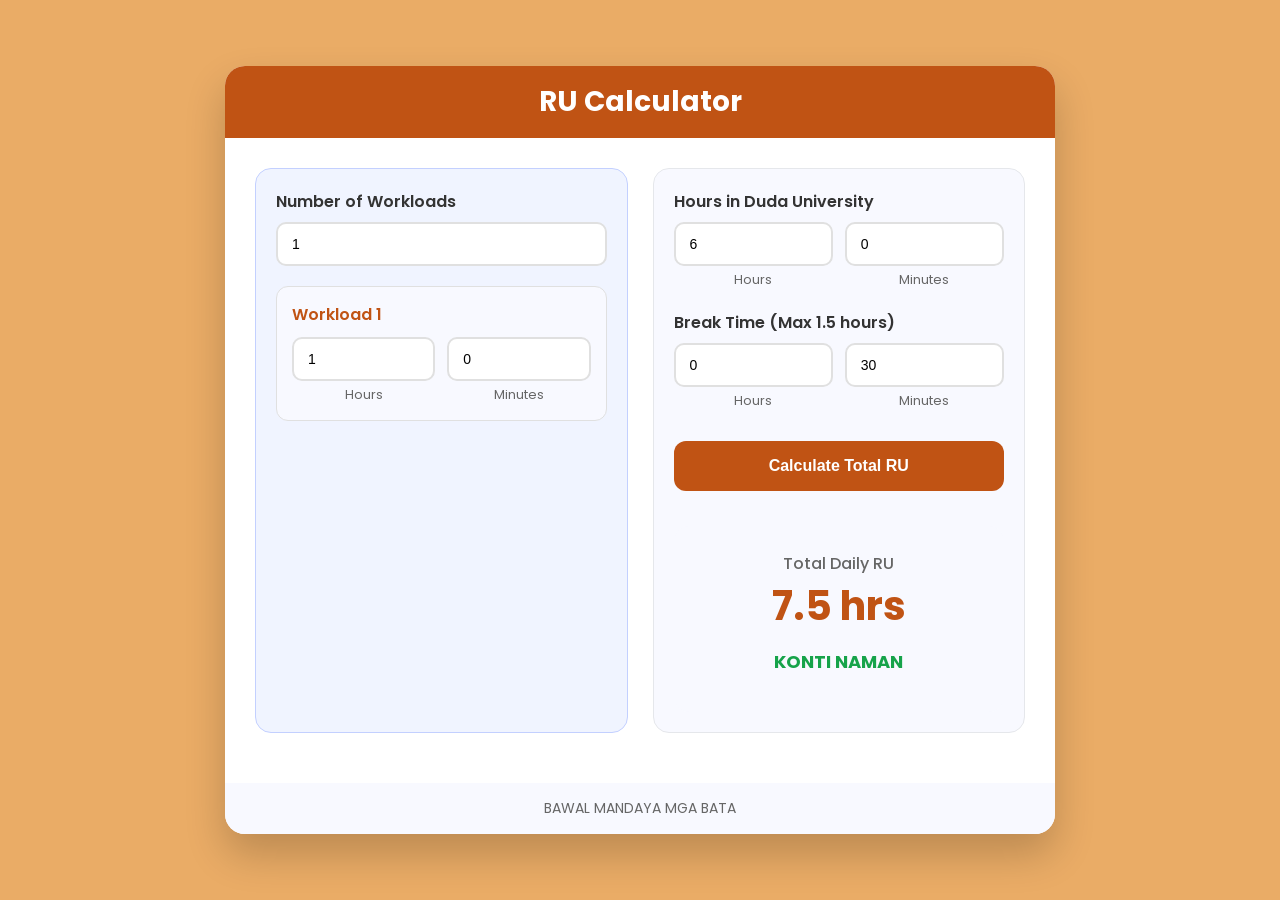
==== index.html @ 2d70f7f0 "Add files via upload" ====
<!DOCTYPE html>
<html lang="en">
<head>
    <meta charset="UTF-8">
    <meta name="viewport" content="width=device-width, initial-scale=1.0">
    <title>RU Calculator</title>
    <link rel="stylesheet" type="text/css" href="./style.css"></link>
</head>
<body>
    <div class="container">
        <div class="header">
            <h1>RU Calculator</h1>
        </div>
        
        <div class="form">
            <div class="sections">
                <div class="section-1">
                    <div class="input-group">
                        <label for="numWorkloads">Number of Workloads</label>
                        <input type="number" id="numWorkloads" min="1" max="10" value="1" onchange="generateWorkloadInputs()">
                    </div>

                    <div id="workloadsContainer"></div>
                </div>

                <div class="section-2">
                    <div class="input-group">
                        <label>Hours in Duda University</label>
                        <div class="time-inputs">
                            <div class="time-field">
                                <input type="number" id="uniHours" value="6" min="0">
                                <div class="small-label">Hours</div>
                            </div>
                            <div class="time-field">
                                <input type="number" id="uniMinutes" value="0" min="0" max="59">
                                <div class="small-label">Minutes</div>
                            </div>
                        </div>
                    </div>

                    <div class="input-group">
                        <label>Break Time (Max 1.5 hours)</label>
                        <div class="time-inputs">
                            <div class="time-field">
                                <input type="number" id="breakHours" value="0" min="0" max="1">
                                <div class="small-label">Hours</div>
                            </div>
                            <div class="time-field">
                                <input type="number" id="breakMinutes" value="30" min="0" max="59">
                                <div class="small-label">Minutes</div>
                            </div>
                        </div>
                    </div>
                    <button onclick="calculateRU()">Calculate Total RU</button>

                    <div id="result" class="result">
                        <p style="color: #666; font-weight: 500;">Total Daily RU</p>
                        <div id="totalHours" class="total-hours">0 hrs</div>
                        <div id="status" style="font-size: 18px; margin: 12px 0;"></div>
                        
                        <div id="warning" class="warning">
                            ! Lampas RU mo! !
                        </div>
                    </div>
                </div>
            </div>

            
        </div>
        
        <div class="footer">
            BAWAL MANDAYA MGA BATA
        </div>
    </div>

    <script>
        function generateWorkloadInputs() {
            const num = parseInt(document.getElementById('numWorkloads').value) || 1;
            const container = document.getElementById('workloadsContainer');
            container.innerHTML = '';

            for (let i = 1; i <= num; i++) {
                const div = document.createElement('div');
                div.className = 'workload-section';
                div.innerHTML = `
                    <div class="workload-title">Workload ${i}</div>
                    <div class="time-inputs">
                        <div class="time-field">
                            <input type="number" id="w${i}h" value="1" min="0">
                            <div class="small-label">Hours</div>
                        </div>
                        <div class="time-field">
                            <input type="number" id="w${i}m" value="0" min="0" max="59">
                            <div class="small-label">Minutes</div>
                        </div>
                    </div>
                `;
                container.appendChild(div);
            }
        }

        function calculateRU() {
            const numWorkloads = parseInt(document.getElementById('numWorkloads').value) || 1;

            // University hours
            const uniH = parseInt(document.getElementById('uniHours').value) || 0;
            const uniM = parseInt(document.getElementById('uniMinutes').value) || 0;
            const uniTotal = uniH + (uniM / 60);

            // Break time
            let breakH = parseInt(document.getElementById('breakHours').value) || 0;
            let breakM = parseInt(document.getElementById('breakMinutes').value) || 0;
            let breakTotal = breakH + (breakM / 60);

            if (breakTotal > 1.5) {
                breakTotal = 1.5;
                document.getElementById('breakHours').value = 1;
                document.getElementById('breakMinutes').value = 30;
            }

            let workloadsTotal = 0;
            for (let i = 1; i <= numWorkloads; i++) {
                const h = parseInt(document.getElementById(`w${i}h`).value) || 0;
                const m = parseInt(document.getElementById(`w${i}m`).value) || 0;
                workloadsTotal += h + (m / 60);
            }

            const totalHours = uniTotal + workloadsTotal + breakTotal;

            document.getElementById('result').style.display = 'block';
            document.getElementById('totalHours').textContent = totalHours.toFixed(1) + " hrs";

            const statusEl = document.getElementById('status');
            const warningEl = document.getElementById('warning');

            if (totalHours > 9) {
                statusEl.innerHTML = `<span style="color:#dc2626; font-weight:700;">SOBRA</span>`;
                warningEl.style.display = 'block';
            } else if (totalHours > 7.5) {
                statusEl.innerHTML = `<span style="color:#ea580c; font-weight:700;">YAN BERIGUD</span>`;
                warningEl.style.display = 'none';
            } else {
                statusEl.innerHTML = `<span style="color:#16a34a; font-weight:700;">KONTI NAMAN</span>`;
                warningEl.style.display = 'none';
            }
        }

        document.addEventListener('input', function(e) {
            if (e.target.tagName === 'INPUT') {
                calculateRU();
            }
        });

        window.onload = function() {
            generateWorkloadInputs();
            calculateRU();
        };
    </script>
</body>
</html>
---- style.css ----
@import url('https://fonts.googleapis.com/css2?family=Poppins:wght@400;500;600;700&display=swap');
        
        * { margin: 0; padding: 0; box-sizing: border-box; }
        
        body {
            font-family: 'Poppins', sans-serif;
            background:  #eaac66;
            min-height: 100vh;
            display: flex;
            align-items: center;
            justify-content: center;
            padding: 20px;
        }
        
        .container {
            background: white;
            border-radius: 20px;
            box-shadow: 0 20px 40px rgba(0, 0, 0, 0.2);
            width: 100%;
            max-width: 830px;
            overflow: hidden;
        }
        
        .header {
            background: #c05314;
            color: white;
            padding: 15px;
            text-align: center;
        }
        
        .header h1 { font-size: 28px; font-weight: 700; }
        
        .form {
            padding: 30px;
        }

        .sections {
            display: flex;
            gap: 25px;
            margin-bottom: 20px;
        }

        .section-1, .section-2 {
            flex: 1;
            padding: 20px;
            border-radius: 16px;
            background: #f8f9ff;
            border: 1px solid #e5e7eb;
        }

        /* Optional: Make section-1 slightly more prominent */
        .section-1 {
            background: #f0f4ff;
            border-color: #c3d0ff;
        }
        
        .input-group {
            margin-bottom: 20px;
        }
        
        label {
            display: block;
            margin-bottom: 8px;
            font-weight: 600;
            color: #333;
        }
        
        .time-inputs {
            display: flex;
            gap: 12px;
        }
        
        .time-field {
            flex: 1;
        }
        
        input {
            width: 100%;
            padding: 12px 14px;
            border: 2px solid #e0e0e0;
            border-radius: 10px;
            font-size: 14px;
        }
        
        input:focus {
            outline: none;
            border-color: #667eea;
        }
        
        .small-label {
            font-size: 13px;
            color: #666;
            margin-top: 4px;
            text-align: center;
        }
        
        .workload-section {
            background: #f8f9ff;
            padding: 15px;
            border-radius: 12px;
            margin-bottom: 10px;
            border: 1px solid #e0e0e0;
        }
        
        .workload-title {
            font-weight: 600;
            color: #c05314;
            margin-bottom: 10px;
        }
        
        button {
            width: 100%;
            background: #c05314;
            color: white;
            border: none;
            padding: 16px;
            font-size: 16px;
            font-weight: 600;
            border-radius: 12px;
            cursor: pointer;
            margin: 10px 0;
        }
        
        .result {
            margin-top: 25px;
            padding: 25px;
            background: #f8f9ff;
            border-radius: 15px;
            text-align: center;
            display: none;
        }
        
        .total-hours {
            font-size: 40px;
            font-weight: 700;
            color: #c05314;
        }
        
        .warning {
            background: #fee2e2;
            color: #dc2626;
            padding: 16px;
            border-radius: 12px;
            font-weight: 700;
            margin-top: 15px;
            font-size: 16px;
            display: none;
        }
        
        .footer {
            text-align: center;
            padding: 15px;
            font-size: 14px;
            color: #666;
            background: #f8f9ff;
        }
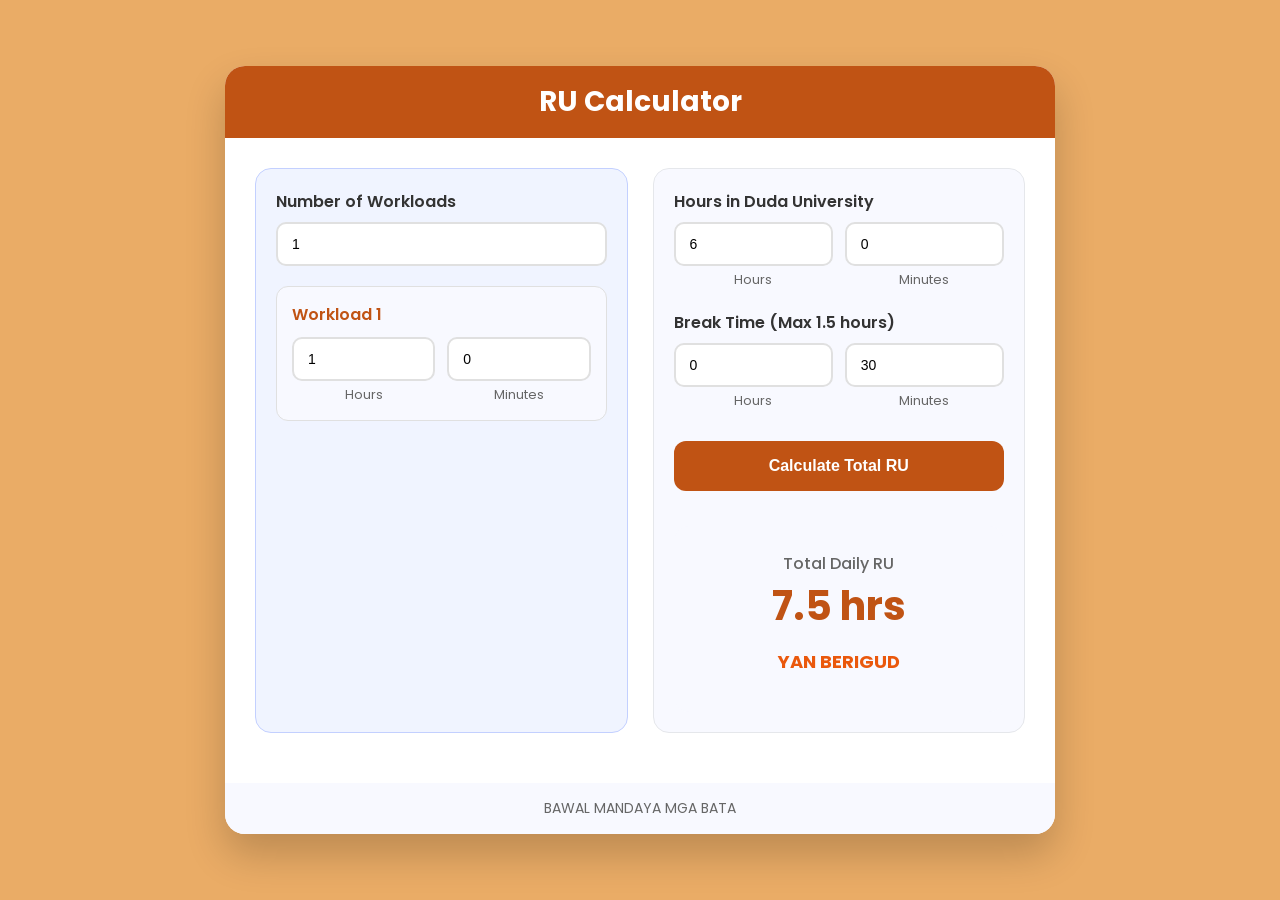
==== commit 78084159: "Update index.html" ====
--- a/index.html
+++ b/index.html
@@ -102,7 +102,6 @@
         function calculateRU() {
             const numWorkloads = parseInt(document.getElementById('numWorkloads').value) || 1;
 
-            // University hours
             const uniH = parseInt(document.getElementById('uniHours').value) || 0;
             const uniM = parseInt(document.getElementById('uniMinutes').value) || 0;
             const uniTotal = uniH + (uniM / 60);
@@ -136,7 +135,7 @@
             if (totalHours > 9) {
                 statusEl.innerHTML = `<span style="color:#dc2626; font-weight:700;">SOBRA</span>`;
                 warningEl.style.display = 'block';
-            } else if (totalHours > 7.5) {
+            } else if (totalHours >= 7.5) {
                 statusEl.innerHTML = `<span style="color:#ea580c; font-weight:700;">YAN BERIGUD</span>`;
                 warningEl.style.display = 'none';
             } else {
@@ -157,4 +156,4 @@
         };
     </script>
 </body>
-</html>+</html>
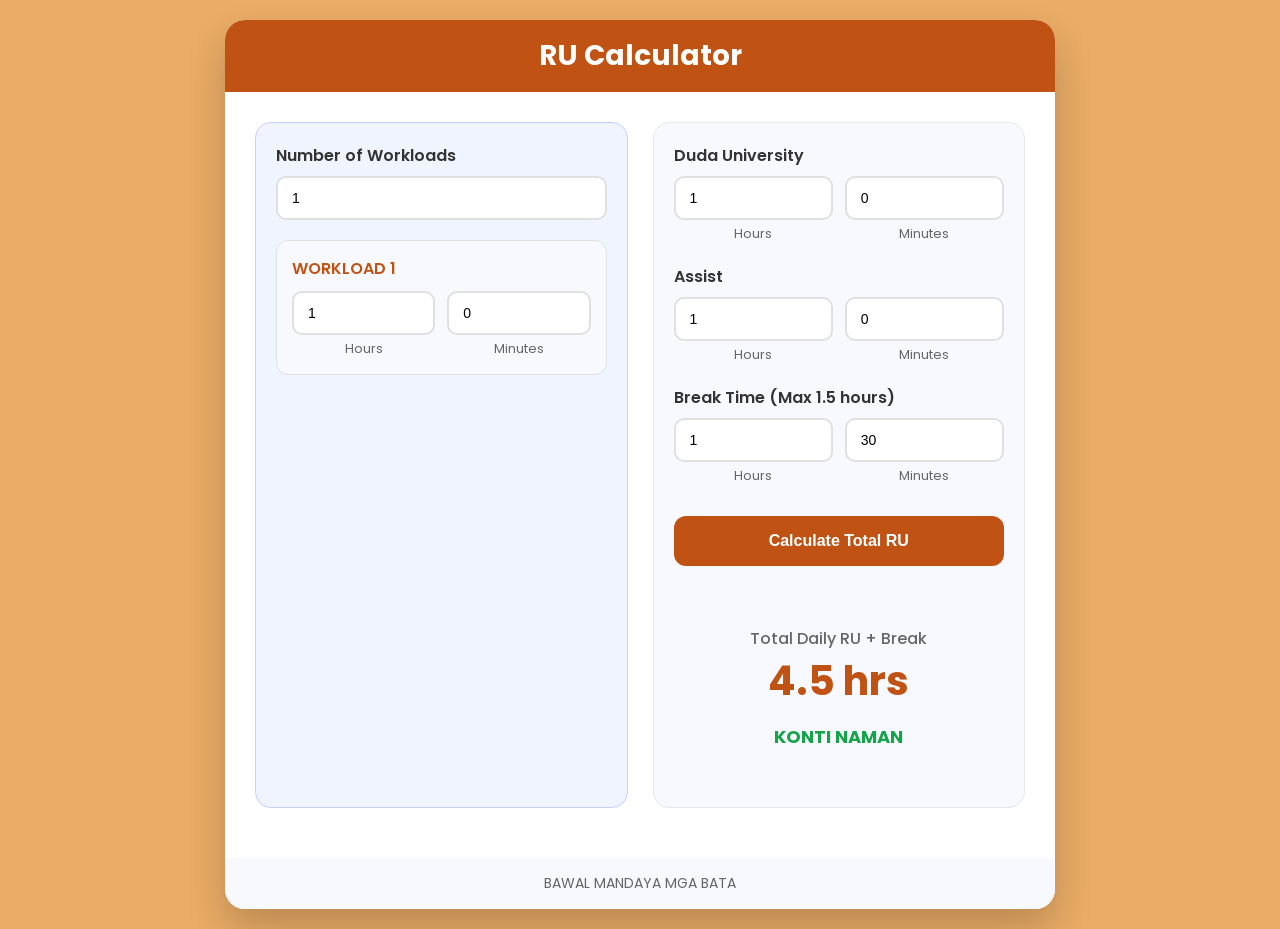
==== commit 91d14c0e: "Update index.html" ====
--- a/index.html
+++ b/index.html
@@ -25,10 +25,10 @@
 
                 <div class="section-2">
                     <div class="input-group">
-                        <label>Hours in Duda University</label>
+                        <label>Duda University</label>
                         <div class="time-inputs">
                             <div class="time-field">
-                                <input type="number" id="uniHours" value="6" min="0">
+                                <input type="number" id="uniHours" value="1" min="0">
                                 <div class="small-label">Hours</div>
                             </div>
                             <div class="time-field">
@@ -39,10 +39,24 @@
                     </div>
 
                     <div class="input-group">
+                        <label>Assist</label>
+                        <div class="time-inputs">
+                            <div class="time-field">
+                                <input type="number" id="assistHours" value="1" min="0">
+                                <div class="small-label">Hours</div>
+                            </div>
+                            <div class="time-field">
+                                <input type="number" id="assistMinutes" value="0" min="0" max="59">
+                                <div class="small-label">Minutes</div>
+                            </div>
+                        </div>
+                    </div>
+
+                    <div class="input-group">
                         <label>Break Time (Max 1.5 hours)</label>
                         <div class="time-inputs">
                             <div class="time-field">
-                                <input type="number" id="breakHours" value="0" min="0" max="1">
+                                <input type="number" id="breakHours" value="1" min="0" max="1">
                                 <div class="small-label">Hours</div>
                             </div>
                             <div class="time-field">
@@ -54,12 +68,12 @@
                     <button onclick="calculateRU()">Calculate Total RU</button>
 
                     <div id="result" class="result">
-                        <p style="color: #666; font-weight: 500;">Total Daily RU</p>
+                        <p style="color: #666; font-weight: 500;">Total Daily RU + Break</p>
                         <div id="totalHours" class="total-hours">0 hrs</div>
                         <div id="status" style="font-size: 18px; margin: 12px 0;"></div>
                         
                         <div id="warning" class="warning">
-                            ! Lampas RU mo! !
+                            Lampas RU mo!
                         </div>
                     </div>
                 </div>
@@ -83,7 +97,7 @@
                 const div = document.createElement('div');
                 div.className = 'workload-section';
                 div.innerHTML = `
-                    <div class="workload-title">Workload ${i}</div>
+                    <div class="workload-title">WORKLOAD ${i}</div>
                     <div class="time-inputs">
                         <div class="time-field">
                             <input type="number" id="w${i}h" value="1" min="0">
@@ -102,9 +116,15 @@
         function calculateRU() {
             const numWorkloads = parseInt(document.getElementById('numWorkloads').value) || 1;
 
+            // Duda University
             const uniH = parseInt(document.getElementById('uniHours').value) || 0;
             const uniM = parseInt(document.getElementById('uniMinutes').value) || 0;
             const uniTotal = uniH + (uniM / 60);
+
+            // Assist
+            const astH = parseInt(document.getElementById('assistHours').value) || 0;
+            const astM = parseInt(document.getElementById('assistMinutes').value) || 0;
+            const astTotal = astH + (astM / 60);
 
             // Break time
             let breakH = parseInt(document.getElementById('breakHours').value) || 0;
@@ -124,7 +144,7 @@
                 workloadsTotal += h + (m / 60);
             }
 
-            const totalHours = uniTotal + workloadsTotal + breakTotal;
+            const totalHours = uniTotal + astTotal + workloadsTotal + breakTotal;
 
             document.getElementById('result').style.display = 'block';
             document.getElementById('totalHours').textContent = totalHours.toFixed(1) + " hrs";
@@ -135,7 +155,7 @@
             if (totalHours > 9) {
                 statusEl.innerHTML = `<span style="color:#dc2626; font-weight:700;">SOBRA</span>`;
                 warningEl.style.display = 'block';
-            } else if (totalHours >= 7.5) {
+            } else if (totalHours > 7.5) {
                 statusEl.innerHTML = `<span style="color:#ea580c; font-weight:700;">YAN BERIGUD</span>`;
                 warningEl.style.display = 'none';
             } else {
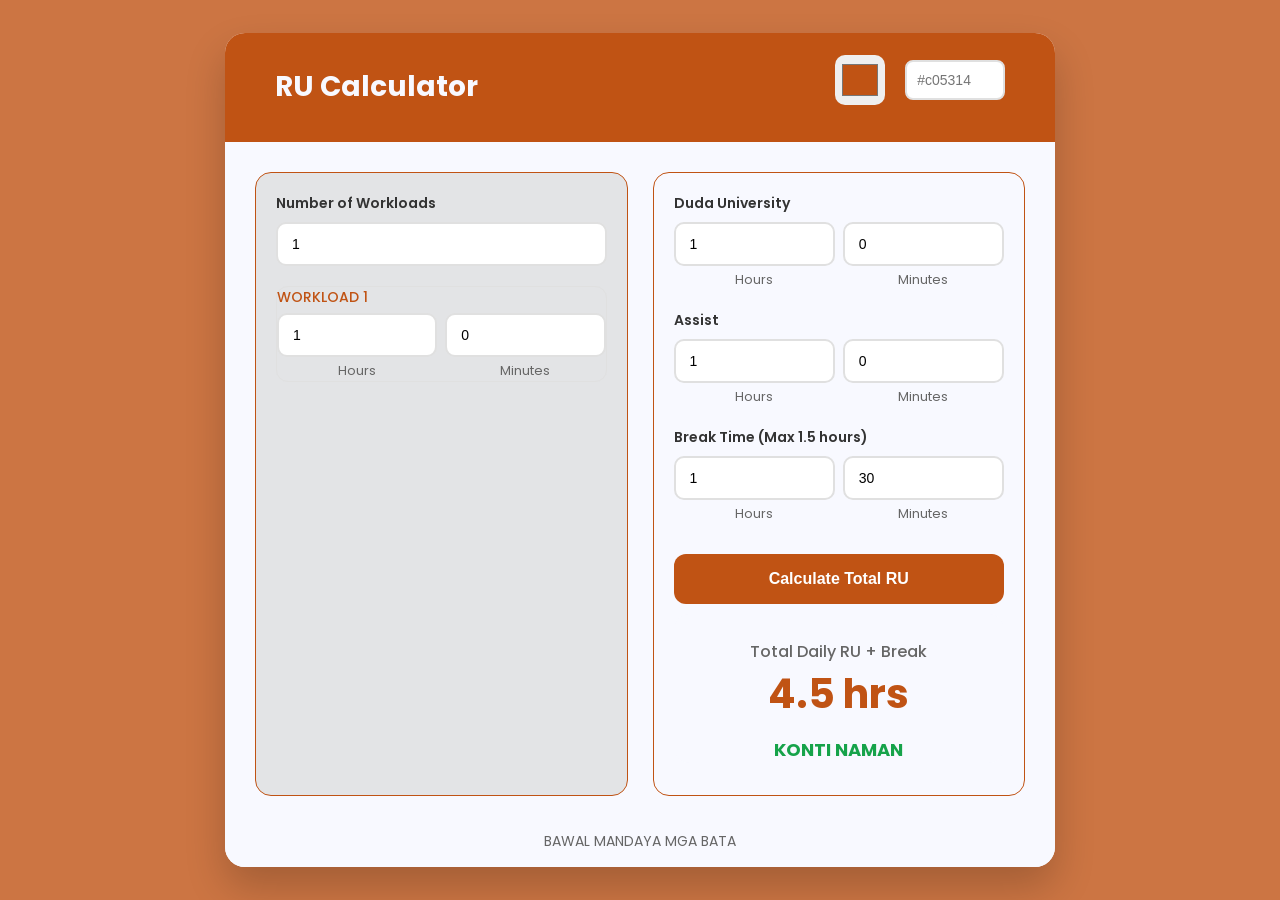
==== commit 0f1fb9f6: "Update index.html" ====
--- a/index.html
+++ b/index.html
@@ -9,7 +9,15 @@
 <body>
     <div class="container">
         <div class="header">
-            <h1>RU Calculator</h1>
+            <div class="title-head">
+                <h1>RU Calculator</h1>
+                <div class="input-group">
+                    <div class="color-inputs">
+                        <input type="color" id="customColor" value="#c05314" onchange="updateTheme()">
+                        <input type="text" id="colorHex" placeholder="#c05314" maxlength="7" onchange="updateThemeFromText()">
+                    </div>
+                </div>
+            </div>
         </div>
         
         <div class="form">
@@ -88,6 +96,35 @@
     </div>
 
     <script>
+
+        function updateTheme() {
+    const colorPicker = document.getElementById('customColor');
+    const colorText = document.getElementById('colorHex');
+    const color = colorPicker.value;
+    
+    colorText.value = color;
+    
+    // Update CSS variables
+    document.documentElement.style.setProperty('--pri-clr', color);
+    
+    // Update placeholder
+    colorText.placeholder = color;
+}
+
+function updateThemeFromText() {
+    const colorText = document.getElementById('colorHex');
+    const colorPicker = document.getElementById('customColor');
+    let color = colorText.value;
+    
+    // Validate hex color
+    if (/^#[0-9A-F]{6}$/i.test(color)) {
+        colorPicker.value = color;
+        document.documentElement.style.setProperty('--pri-clr', color);
+    } else {
+        colorText.value = colorPicker.value; // Reset to valid color
+    }
+}
+
         function generateWorkloadInputs() {
             const num = parseInt(document.getElementById('numWorkloads').value) || 1;
             const container = document.getElementById('workloadsContainer');
--- a/style.css
+++ b/style.css
@@ -1,156 +1,204 @@
 @import url('https://fonts.googleapis.com/css2?family=Poppins:wght@400;500;600;700&display=swap');
-        
-        * { margin: 0; padding: 0; box-sizing: border-box; }
-        
-        body {
-            font-family: 'Poppins', sans-serif;
-            background:  #eaac66;
-            min-height: 100vh;
-            display: flex;
-            align-items: center;
-            justify-content: center;
-            padding: 20px;
-        }
-        
-        .container {
-            background: white;
-            border-radius: 20px;
-            box-shadow: 0 20px 40px rgba(0, 0, 0, 0.2);
-            width: 100%;
-            max-width: 830px;
-            overflow: hidden;
-        }
-        
-        .header {
-            background: #c05314;
-            color: white;
-            padding: 15px;
-            text-align: center;
-        }
-        
-        .header h1 { font-size: 28px; font-weight: 700; }
-        
-        .form {
-            padding: 30px;
-        }
-
-        .sections {
-            display: flex;
-            gap: 25px;
-            margin-bottom: 20px;
-        }
-
-        .section-1, .section-2 {
-            flex: 1;
-            padding: 20px;
-            border-radius: 16px;
-            background: #f8f9ff;
-            border: 1px solid #e5e7eb;
-        }
-
-        /* Optional: Make section-1 slightly more prominent */
-        .section-1 {
-            background: #f0f4ff;
-            border-color: #c3d0ff;
-        }
-        
-        .input-group {
-            margin-bottom: 20px;
-        }
-        
-        label {
-            display: block;
-            margin-bottom: 8px;
-            font-weight: 600;
-            color: #333;
-        }
-        
-        .time-inputs {
-            display: flex;
-            gap: 12px;
-        }
-        
-        .time-field {
-            flex: 1;
-        }
-        
-        input {
-            width: 100%;
-            padding: 12px 14px;
-            border: 2px solid #e0e0e0;
-            border-radius: 10px;
-            font-size: 14px;
-        }
-        
-        input:focus {
-            outline: none;
-            border-color: #667eea;
-        }
-        
-        .small-label {
-            font-size: 13px;
-            color: #666;
-            margin-top: 4px;
-            text-align: center;
-        }
-        
-        .workload-section {
-            background: #f8f9ff;
-            padding: 15px;
-            border-radius: 12px;
-            margin-bottom: 10px;
-            border: 1px solid #e0e0e0;
-        }
-        
-        .workload-title {
-            font-weight: 600;
-            color: #c05314;
-            margin-bottom: 10px;
-        }
-        
-        button {
-            width: 100%;
-            background: #c05314;
-            color: white;
-            border: none;
-            padding: 16px;
-            font-size: 16px;
-            font-weight: 600;
-            border-radius: 12px;
-            cursor: pointer;
-            margin: 10px 0;
-        }
-        
-        .result {
-            margin-top: 25px;
-            padding: 25px;
-            background: #f8f9ff;
-            border-radius: 15px;
-            text-align: center;
-            display: none;
-        }
-        
-        .total-hours {
-            font-size: 40px;
-            font-weight: 700;
-            color: #c05314;
-        }
-        
-        .warning {
-            background: #fee2e2;
-            color: #dc2626;
-            padding: 16px;
-            border-radius: 12px;
-            font-weight: 700;
-            margin-top: 15px;
-            font-size: 16px;
-            display: none;
-        }
-        
-        .footer {
-            text-align: center;
-            padding: 15px;
-            font-size: 14px;
-            color: #666;
-            background: #f8f9ff;
-        }+
+:root {
+    --bg-color: #f8f9ff;
+    --dark-bg: #e3e4e6;
+    --pri-clr: #c05314;
+    --border-clr: #e0e0e0;
+    --font-main: #333;
+    --warning: #dc2626;
+}
+
+#customColor {
+    width: 50px;
+    height: 50px;
+    padding: 5px;
+    border: none;
+    border-radius: 10px;
+    cursor: pointer;
+    margin-top: 5px;
+}
+
+#colorHex {
+    width: 100px;
+    margin-left: 10px;
+    padding: 10px;
+    border: 2px solid var(--border-clr);
+    border-radius: 8px;
+    font-size: 14px;
+    margin-top: 5px;
+}
+
+.color-inputs {
+    display: flex;
+    align-items: center;
+    gap: 10px;
+}
+
+* {
+    margin: 0;
+    padding: 0;
+    box-sizing: border-box;
+}
+
+body {
+    font-family: 'Poppins', sans-serif;
+    background: color-mix(in srgb, var(--pri-clr) 80%, transparent);
+    min-height: 100vh;
+    display: flex;
+    align-items: center;
+    justify-content: center;
+    padding: 20px;
+}
+
+.container {
+    background: var(--bg-color);
+    border-radius: 20px;
+    box-shadow: 0 20px 40px rgba(0, 0, 0, 0.2);
+    width: 100%;
+    max-width: 830px;
+    overflow: hidden;
+}
+
+.header {
+    background: var(--pri-clr);
+    color: var(--bg-color);
+    text-align: center;
+}
+
+.header h1 {
+    font-size: 28px;
+    font-weight: 700;
+}
+
+.title-head {
+    padding: 2% 6%;
+    display: flex;
+    justify-content: space-between;
+    align-items: baseline;
+}
+
+.form {
+    padding: 30px 30px 0px 30px;
+}
+
+.sections {
+    display: flex;
+    gap: 25px;
+    margin-bottom: 20px;
+}
+
+.section-1,
+.section-2 {
+    flex: 1;
+    padding: 20px;
+    border-radius: 16px;
+    background: var(--bg-color);
+    border: 1px solid var(--pri-clr);
+}
+
+.section-1 {
+    background: var(--dark-bg);
+    border-color: var(--pri-clr);
+}
+
+.input-group {
+    margin-bottom: 20px;
+}
+
+label {
+    display: block;
+    margin-bottom: 8px;
+    font-size: 14px;
+    font-weight: 600;
+    color: var(--font-main);
+}
+
+.time-inputs {
+    display: flex;
+    gap: 8px;
+}
+
+.time-field {
+    flex: 1;
+}
+
+input {
+    width: 100%;
+    padding: 12px 14px;
+    border: 2px solid var(--border-clr);
+    border-radius: 10px;
+    font-size: 14px;
+}
+
+input:focus {
+    outline: none;
+    border-color: var(--pri-clr);
+}
+
+.small-label {
+    font-size: 13px;
+    color: #666;
+    margin-top: 4px;
+    text-align: center;
+}
+
+.workload-section {
+    /* background: var(--bg-color); */
+    border-radius: 12px;
+    margin-bottom: 10px;
+    border: 1px solid var(--border-clr);
+}
+
+.workload-title {
+    font-weight: 500;
+    font-size: 14px;
+    color: var(--pri-clr);
+    margin-bottom: 5px;
+}
+
+button {
+    width: 100%;
+    background: var(--pri-clr);
+    color: white;
+    border: none;
+    padding: 16px;
+    font-size: 16px;
+    font-weight: 600;
+    border-radius: 12px;
+    cursor: pointer;
+    margin: 10px 0;
+}
+
+.result {
+    padding: 25px 25px 0px 25px;
+    background: var(--bg-color);
+    border-radius: 15px;
+    text-align: center;
+    display: none;
+}
+
+.total-hours {
+    font-size: 40px;
+    font-weight: 700;
+    color: var(--pri-clr);
+}
+
+.warning {
+    background: var(--dark-bg);
+    color: var(--warning);
+    padding: 16px;
+    border-radius: 12px;
+    font-weight: 700;
+    margin-top: 15px;
+    font-size: 16px;
+    display: none;
+}
+
+.footer {
+    text-align: center;
+    padding: 15px;
+    font-size: 14px;
+    color: #666;
+    background: var(--bg-color);
+}
